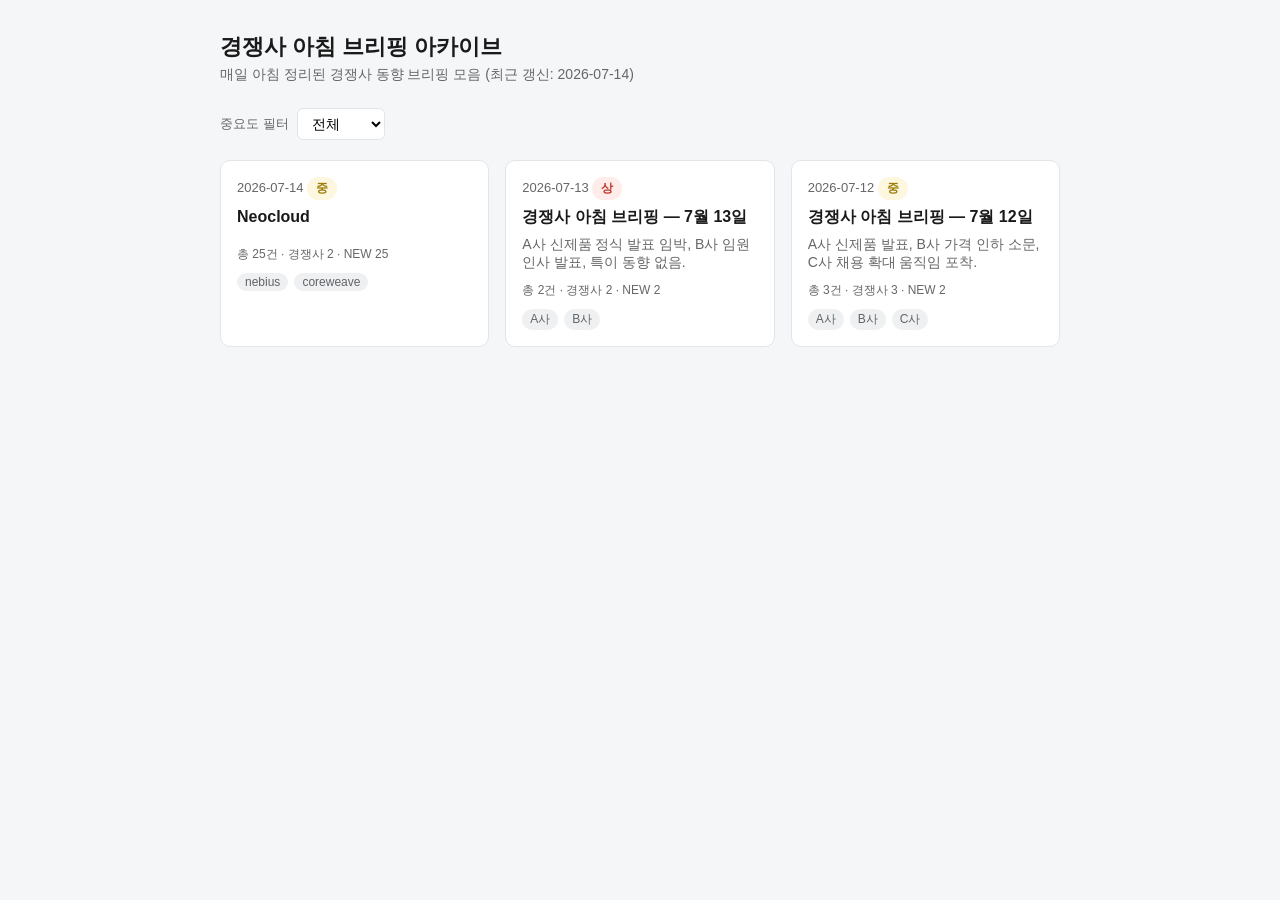
==== docs/index.html @ cd598e74 "브리핑 배포: 2026-07-14" ====
<!DOCTYPE html>
<html lang="ko">
<head>
<meta charset="UTF-8" />
<meta name="viewport" content="width=device-width, initial-scale=1.0" />
<title>경쟁사 아침 브리핑 아카이브</title>
<style>:root {
  --bg: #f5f6f8;
  --card-bg: #ffffff;
  --text: #1a1a1a;
  --muted: #666;
  --border: #e3e5e9;
  --accent: #2b5fd9;
  --high-bg: #fdecea;
  --high-text: #c0392b;
  --medium-bg: #fef7e0;
  --medium-text: #9a7d0a;
  --low-bg: #eef0f2;
  --low-text: #616568;
}

* { box-sizing: border-box; }

body {
  margin: 0;
  font-family: -apple-system, "Apple SD Gothic Neo", "Malgun Gothic", sans-serif;
  background: var(--bg);
  color: var(--text);
}

.page {
  max-width: 880px;
  margin: 0 auto;
  padding: 32px 20px 64px;
}

header.site-header {
  margin-bottom: 24px;
}

header.site-header h1 {
  font-size: 22px;
  margin: 0 0 4px;
}

header.site-header p {
  margin: 0;
  color: var(--muted);
  font-size: 14px;
}

.toolbar {
  display: flex;
  gap: 8px;
  align-items: center;
  margin-bottom: 20px;
  flex-wrap: wrap;
}

.toolbar label {
  font-size: 13px;
  color: var(--muted);
}

.toolbar select {
  font-size: 14px;
  padding: 6px 10px;
  border-radius: 6px;
  border: 1px solid var(--border);
  background: var(--card-bg);
}

.card-grid {
  display: grid;
  grid-template-columns: repeat(auto-fill, minmax(260px, 1fr));
  gap: 16px;
}

.card {
  display: block;
  background: var(--card-bg);
  border: 1px solid var(--border);
  border-radius: 10px;
  padding: 16px;
  text-decoration: none;
  color: var(--text);
  transition: box-shadow 0.15s, transform 0.15s;
}

.card:hover, .card:focus-visible {
  box-shadow: 0 4px 14px rgba(0,0,0,0.08);
  transform: translateY(-1px);
  outline: none;
}

.card-date {
  font-size: 13px;
  color: var(--muted);
  margin-bottom: 6px;
}

.card-title {
  font-size: 16px;
  font-weight: 600;
  margin: 0 0 8px;
  line-height: 1.4;
}

.card-summary {
  font-size: 14px;
  color: var(--muted);
  margin: 0 0 10px;
  display: -webkit-box;
  -webkit-line-clamp: 2;
  -webkit-box-orient: vertical;
  overflow: hidden;
}

.card-tags {
  display: flex;
  gap: 6px;
  flex-wrap: wrap;
}

.tag {
  font-size: 12px;
  background: var(--low-bg);
  color: var(--low-text);
  padding: 2px 8px;
  border-radius: 999px;
}

.badge {
  display: inline-flex;
  align-items: center;
  gap: 4px;
  font-size: 12px;
  font-weight: 600;
  padding: 3px 9px;
  border-radius: 999px;
}

.badge-high { background: var(--high-bg); color: var(--high-text); }
.badge-medium { background: var(--medium-bg); color: var(--medium-text); }
.badge-low { background: var(--low-bg); color: var(--low-text); }

.empty-state {
  text-align: center;
  color: var(--muted);
  padding: 60px 0;
  font-size: 14px;
}

.back-link {
  display: inline-block;
  margin-bottom: 16px;
  color: var(--accent);
  text-decoration: none;
  font-size: 14px;
}

.detail-header {
  background: var(--card-bg);
  border: 1px solid var(--border);
  border-radius: 10px;
  padding: 20px;
  margin-bottom: 20px;
}

.detail-header .card-date { margin-bottom: 8px; }
.detail-header h2 { margin: 0 0 10px; font-size: 20px; }
.detail-header .card-summary { -webkit-line-clamp: unset; overflow: visible; font-size: 15px; }

.compare-bar {
  display: flex;
  gap: 8px;
  flex-wrap: wrap;
  margin-bottom: 20px;
}

.compare-chip {
  display: flex;
  align-items: center;
  gap: 6px;
  background: var(--card-bg);
  border: 1px solid var(--border);
  border-radius: 999px;
  padding: 6px 12px;
  font-size: 13px;
}

.competitor-columns {
  display: grid;
  grid-template-columns: repeat(auto-fit, minmax(260px, 1fr));
  gap: 20px;
  align-items: start;
}

.competitor-column-header {
  display: flex;
  align-items: baseline;
  gap: 8px;
  font-size: 15px;
  font-weight: 700;
  margin-bottom: 10px;
  padding-bottom: 8px;
  border-bottom: 2px solid var(--border);
}

.competitor-count {
  font-size: 12px;
  font-weight: 400;
  color: var(--muted);
}

.item-list {
  display: flex;
  flex-direction: column;
  gap: 12px;
}

.item-card {
  background: var(--card-bg);
  border: 1px solid var(--border);
  border-radius: 10px;
  padding: 16px;
}

.competitor-column .item-card {
  margin-bottom: 12px;
}

.competitor-column .item-card:last-child {
  margin-bottom: 0;
}

.item-top {
  display: flex;
  justify-content: space-between;
  align-items: flex-start;
  gap: 8px;
  margin-bottom: 6px;
}

.item-headline {
  font-size: 15px;
  font-weight: 600;
  margin: 0;
}

.item-meta {
  font-size: 12px;
  color: var(--muted);
  margin: 0 0 6px;
}

.item-note {
  font-size: 14px;
  color: var(--text);
  margin: 0 0 8px;
}

.item-source a {
  font-size: 13px;
  color: var(--accent);
  text-decoration: none;
}

.new-badge {
  font-size: 11px;
  background: #e8f0fe;
  color: var(--accent);
  padding: 2px 7px;
  border-radius: 999px;
  font-weight: 600;
}

/* 카드 주요수치 (인덱스) */
.card-metrics {
  font-size: 12px;
  color: var(--muted);
  margin: 0 0 10px;
}

/* 대시보드: 구역(정량/정성/비교) 구분 */
.dashboard-section {
  padding-top: 24px;
  margin-bottom: 8px;
  border-top: 1px solid var(--border);
}
.dashboard-section:first-of-type {
  padding-top: 0;
  border-top: none;
}

.section-title {
  font-size: 18px;
  font-weight: 800;
  margin: 0 0 16px;
  padding-left: 12px;
  border-left: 4px solid var(--accent);
}

.subsection-title {
  font-size: 13px;
  font-weight: 700;
  color: var(--muted);
  text-transform: uppercase;
  letter-spacing: 0.03em;
  margin: 0 0 10px;
}

.stat-tiles {
  display: flex;
  gap: 12px;
  flex-wrap: wrap;
  margin-bottom: 20px;
}

.stat-tile {
  flex: 1;
  min-width: 110px;
  background: var(--card-bg);
  border: 1px solid var(--border);
  border-radius: 10px;
  padding: 14px 16px;
}

.stat-tile .stat-value {
  font-size: 26px;
  font-weight: 800;
  line-height: 1.2;
}

.stat-tile.stat-tile-alert .stat-value {
  color: var(--high-text);
}

.stat-tile .stat-label {
  font-size: 12px;
  color: var(--muted);
  margin-top: 2px;
}

/* 대시보드: 막대 그래프 (외부 라이브러리 없이 CSS로만 구현) */
.bar-list {
  display: flex;
  flex-direction: column;
  gap: 10px;
}

.bar-row {
  display: grid;
  grid-template-columns: 110px 1fr 36px;
  align-items: center;
  gap: 10px;
  font-size: 13px;
}

.bar-label {
  color: var(--text);
  overflow: hidden;
  text-overflow: ellipsis;
  white-space: nowrap;
}

.bar-track {
  background: var(--low-bg);
  border-radius: 6px;
  height: 10px;
  overflow: hidden;
}

.bar-fill {
  height: 100%;
  border-radius: 6px;
  background: var(--accent);
}

.bar-fill-high { background: var(--high-text); }
.bar-fill-medium { background: var(--medium-text); }
.bar-fill-low { background: var(--low-text); }

.bar-value {
  text-align: right;
  color: var(--muted);
}

.dashboard-grid {
  display: grid;
  grid-template-columns: repeat(auto-fit, minmax(280px, 1fr));
  gap: 20px;
}

.dashboard-card {
  background: var(--card-bg);
  border: 1px solid var(--border);
  border-radius: 10px;
  padding: 18px;
}

/* 정성 분석: 핵심 포인트 하이라이트 */
.highlight-list {
  display: flex;
  flex-direction: column;
  gap: 10px;
}

.highlight-item {
  border-left: 3px solid var(--high-text);
  background: var(--card-bg);
  border: 1px solid var(--border);
  border-radius: 0 8px 8px 0;
  padding: 10px 14px;
}

.highlight-item .highlight-meta {
  font-size: 12px;
  color: var(--muted);
  margin-bottom: 4px;
}

.highlight-item .highlight-headline {
  font-weight: 600;
  font-size: 14px;
  margin: 0 0 4px;
}

.highlight-item .highlight-note {
  font-size: 13px;
  color: var(--text);
  margin: 0 0 4px;
}
</style>
</head>
<body>
<div class="page">

    <header class="site-header">
      <h1>경쟁사 아침 브리핑 아카이브</h1>
      <p>매일 아침 정리된 경쟁사 동향 브리핑 모음 (최근 갱신: 2026-07-14)</p>
    </header>

    <div class="toolbar">
      <label for="importance-filter">중요도 필터</label>
      <select id="importance-filter">
        <option value="0">전체</option>
        <option value="2">중 이상</option>
        <option value="3">상만</option>
      </select>
    </div>

    <div id="card-grid" class="card-grid">
    <a class="card" href="briefings/2026-07-14.html" data-rank="2">
      <div class="card-date">2026-07-14 <span class="badge badge-medium">중</span></div>
      <h3 class="card-title">Neocloud</h3>
      <p class="card-summary"></p>
      <div class="card-metrics">총 25건 · 경쟁사 2 · NEW 25</div>
      <div class="card-tags">
        <span class="tag">nebius</span><span class="tag">coreweave</span>
      </div>
    </a>
  
    <a class="card" href="briefings/2026-07-13.html" data-rank="3">
      <div class="card-date">2026-07-13 <span class="badge badge-high">상</span></div>
      <h3 class="card-title">경쟁사 아침 브리핑 — 7월 13일</h3>
      <p class="card-summary">A사 신제품 정식 발표 임박, B사 임원 인사 발표, 특이 동향 없음.</p>
      <div class="card-metrics">총 2건 · 경쟁사 2 · NEW 2</div>
      <div class="card-tags">
        <span class="tag">A사</span><span class="tag">B사</span>
      </div>
    </a>
  
    <a class="card" href="briefings/2026-07-12.html" data-rank="2">
      <div class="card-date">2026-07-12 <span class="badge badge-medium">중</span></div>
      <h3 class="card-title">경쟁사 아침 브리핑 — 7월 12일</h3>
      <p class="card-summary">A사 신제품 발표, B사 가격 인하 소문, C사 채용 확대 움직임 포착.</p>
      <div class="card-metrics">총 3건 · 경쟁사 3 · NEW 2</div>
      <div class="card-tags">
        <span class="tag">A사</span><span class="tag">B사</span><span class="tag">C사</span>
      </div>
    </a>
  </div>
    <div id="empty-state" class="empty-state" style="display:none;">아직 브리핑이 없습니다.</div>

    <script>
      document.getElementById("importance-filter").addEventListener("change", function (e) {
        var min = Number(e.target.value);
        document.querySelectorAll("#card-grid .card").forEach(function (card) {
          var rank = Number(card.dataset.rank || 0);
          card.style.display = rank >= min ? "" : "none";
        });
      });
    </script>
  
</div>
</body>
</html>
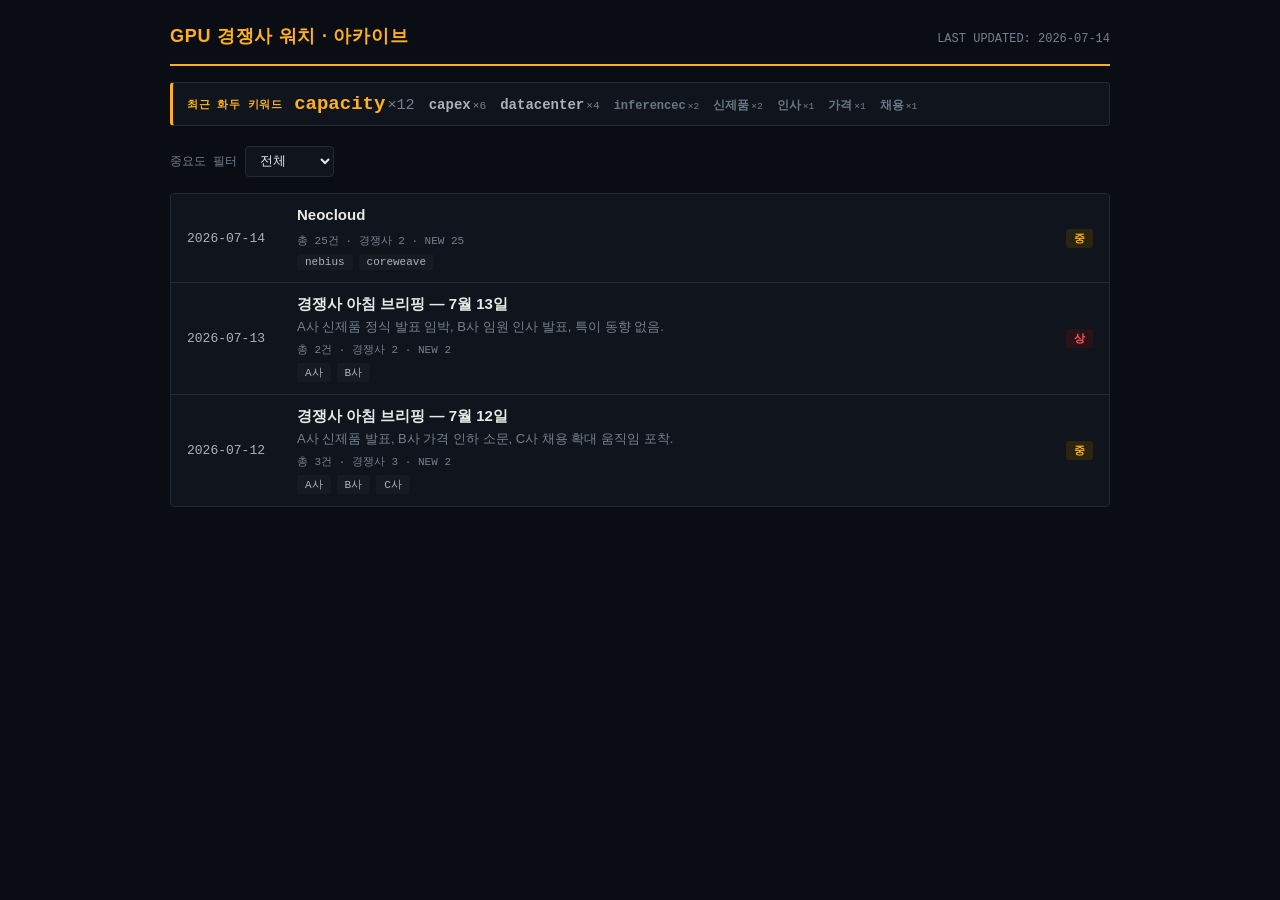
==== commit 5aae1ced: "브리핑 배포: 2026-07-14" ====
--- a/docs/index.html
+++ b/docs/index.html
@@ -3,152 +3,78 @@
 <head>
 <meta charset="UTF-8" />
 <meta name="viewport" content="width=device-width, initial-scale=1.0" />
-<title>경쟁사 아침 브리핑 아카이브</title>
-<style>:root {
-  --bg: #f5f6f8;
-  --card-bg: #ffffff;
-  --text: #1a1a1a;
-  --muted: #666;
-  --border: #e3e5e9;
-  --accent: #2b5fd9;
-  --high-bg: #fdecea;
-  --high-text: #c0392b;
-  --medium-bg: #fef7e0;
-  --medium-text: #9a7d0a;
-  --low-bg: #eef0f2;
-  --low-text: #616568;
+<title>GPU 경쟁사 워치 · 아카이브</title>
+<style>/* ============================================================
+   경쟁사 아침 브리핑 — 아카이브 / 대시보드
+   블룸버그 단말기 스타일: 다크 배경 + 앰버 강조 + 모노스페이스 수치
+   ============================================================ */
+
+:root {
+  --bg: #0a0e14;
+  --bg-panel: #10151d;
+  --bg-panel-alt: #151b24;
+  --bg-row-hover: #1a2129;
+  --text: #e8e8e4;
+  --text-dim: #aab2bd;
+  --muted: #74808f;
+  --border: #232a35;
+  --accent: #ffb020;
+  --accent-dim: #8a6a2c;
+  --high-bg: #2a1216;
+  --high-text: #ff5c5c;
+  --medium-bg: #2a2410;
+  --medium-text: #ffb020;
+  --low-bg: #161b22;
+  --low-text: #6b7684;
+  --positive: #3ddc84;
+  --mono: "SF Mono", "Menlo", "Consolas", "Courier New", monospace;
+  --sans: -apple-system, "Apple SD Gothic Neo", "Malgun Gothic", sans-serif;
 }
 
 * { box-sizing: border-box; }
 
 body {
   margin: 0;
-  font-family: -apple-system, "Apple SD Gothic Neo", "Malgun Gothic", sans-serif;
+  font-family: var(--sans);
   background: var(--bg);
   color: var(--text);
 }
 
 .page {
-  max-width: 880px;
+  max-width: 980px;
   margin: 0 auto;
-  padding: 32px 20px 64px;
-}
+  padding: 24px 20px 64px;
+}
+
+a { color: var(--accent); }
+
+/* ---------- 헤더 / 마스트헤드 ---------- */
 
 header.site-header {
-  margin-bottom: 24px;
+  display: flex;
+  justify-content: space-between;
+  align-items: baseline;
+  flex-wrap: wrap;
+  gap: 8px;
+  margin-bottom: 16px;
+  padding-bottom: 16px;
+  border-bottom: 2px solid var(--accent);
 }
 
 header.site-header h1 {
-  font-size: 22px;
-  margin: 0 0 4px;
+  font-size: 18px;
+  font-weight: 800;
+  letter-spacing: 0.04em;
+  margin: 0;
+  color: var(--accent);
+  text-transform: uppercase;
 }
 
 header.site-header p {
   margin: 0;
   color: var(--muted);
-  font-size: 14px;
-}
-
-.toolbar {
-  display: flex;
-  gap: 8px;
-  align-items: center;
-  margin-bottom: 20px;
-  flex-wrap: wrap;
-}
-
-.toolbar label {
-  font-size: 13px;
-  color: var(--muted);
-}
-
-.toolbar select {
-  font-size: 14px;
-  padding: 6px 10px;
-  border-radius: 6px;
-  border: 1px solid var(--border);
-  background: var(--card-bg);
-}
-
-.card-grid {
-  display: grid;
-  grid-template-columns: repeat(auto-fill, minmax(260px, 1fr));
-  gap: 16px;
-}
-
-.card {
-  display: block;
-  background: var(--card-bg);
-  border: 1px solid var(--border);
-  border-radius: 10px;
-  padding: 16px;
-  text-decoration: none;
-  color: var(--text);
-  transition: box-shadow 0.15s, transform 0.15s;
-}
-
-.card:hover, .card:focus-visible {
-  box-shadow: 0 4px 14px rgba(0,0,0,0.08);
-  transform: translateY(-1px);
-  outline: none;
-}
-
-.card-date {
-  font-size: 13px;
-  color: var(--muted);
-  margin-bottom: 6px;
-}
-
-.card-title {
-  font-size: 16px;
-  font-weight: 600;
-  margin: 0 0 8px;
-  line-height: 1.4;
-}
-
-.card-summary {
-  font-size: 14px;
-  color: var(--muted);
-  margin: 0 0 10px;
-  display: -webkit-box;
-  -webkit-line-clamp: 2;
-  -webkit-box-orient: vertical;
-  overflow: hidden;
-}
-
-.card-tags {
-  display: flex;
-  gap: 6px;
-  flex-wrap: wrap;
-}
-
-.tag {
   font-size: 12px;
-  background: var(--low-bg);
-  color: var(--low-text);
-  padding: 2px 8px;
-  border-radius: 999px;
-}
-
-.badge {
-  display: inline-flex;
-  align-items: center;
-  gap: 4px;
-  font-size: 12px;
-  font-weight: 600;
-  padding: 3px 9px;
-  border-radius: 999px;
-}
-
-.badge-high { background: var(--high-bg); color: var(--high-text); }
-.badge-medium { background: var(--medium-bg); color: var(--medium-text); }
-.badge-low { background: var(--low-bg); color: var(--low-text); }
-
-.empty-state {
-  text-align: center;
-  color: var(--muted);
-  padding: 60px 0;
-  font-size: 14px;
+  font-family: var(--mono);
 }
 
 .back-link {
@@ -156,43 +82,402 @@
   margin-bottom: 16px;
   color: var(--accent);
   text-decoration: none;
-  font-size: 14px;
-}
+  font-size: 13px;
+  font-family: var(--mono);
+}
+.back-link:hover { text-decoration: underline; }
+
+/* ---------- 키워드 티커 (한눈에 보는 오늘의 화두) ---------- */
+
+.ticker-panel {
+  background: var(--bg-panel);
+  border: 1px solid var(--border);
+  border-left: 3px solid var(--accent);
+  border-radius: 4px;
+  padding: 10px 14px;
+  margin-bottom: 20px;
+  display: flex;
+  align-items: center;
+  gap: 12px;
+  flex-wrap: wrap;
+}
+
+.ticker-label {
+  font-family: var(--mono);
+  font-size: 11px;
+  font-weight: 700;
+  color: var(--accent);
+  letter-spacing: 0.05em;
+  flex-shrink: 0;
+}
+
+.ticker-chips {
+  display: flex;
+  align-items: baseline;
+  gap: 14px;
+  flex-wrap: wrap;
+}
+
+.ticker-chip {
+  font-family: var(--mono);
+  white-space: nowrap;
+}
+.ticker-chip .tk-word { font-weight: 700; }
+.ticker-chip .tk-count { color: var(--muted); font-size: 0.8em; margin-left: 2px; }
+
+.ticker-chip.tk-1 { font-size: 12px; color: var(--low-text); }
+.ticker-chip.tk-2 { font-size: 14px; color: var(--text-dim); }
+.ticker-chip.tk-3 { font-size: 16px; color: var(--text); }
+.ticker-chip.tk-4 { font-size: 19px; color: var(--accent); }
+
+/* ---------- 툴바 / 필터 ---------- */
+
+.toolbar {
+  display: flex;
+  gap: 8px;
+  align-items: center;
+  margin-bottom: 16px;
+  flex-wrap: wrap;
+}
+
+.toolbar label {
+  font-size: 12px;
+  color: var(--muted);
+  font-family: var(--mono);
+}
+
+.toolbar select {
+  font-size: 13px;
+  padding: 6px 10px;
+  border-radius: 4px;
+  border: 1px solid var(--border);
+  background: var(--bg-panel);
+  color: var(--text);
+  font-family: var(--mono);
+}
+
+/* ---------- 아카이브 목록 (워치리스트 형태) ---------- */
+
+.watch-list {
+  display: flex;
+  flex-direction: column;
+  border: 1px solid var(--border);
+  border-radius: 4px;
+  overflow: hidden;
+}
+
+.watch-row {
+  display: grid;
+  grid-template-columns: 96px 1fr auto;
+  gap: 14px;
+  align-items: center;
+  padding: 12px 16px;
+  background: var(--bg-panel);
+  border-bottom: 1px solid var(--border);
+  text-decoration: none;
+  color: var(--text);
+  transition: background 0.1s;
+}
+.watch-list a.watch-row:last-child { border-bottom: none; }
+.watch-row:hover, .watch-row:focus-visible { background: var(--bg-row-hover); outline: none; }
+
+.watch-date {
+  font-family: var(--mono);
+  font-size: 13px;
+  color: var(--text-dim);
+}
+
+.watch-main .card-title {
+  font-size: 15px;
+  font-weight: 700;
+  margin: 0 0 4px;
+  color: var(--text);
+}
+
+.watch-main .card-summary {
+  font-size: 13px;
+  color: var(--muted);
+  margin: 0 0 6px;
+  display: -webkit-box;
+  -webkit-line-clamp: 1;
+  -webkit-box-orient: vertical;
+  overflow: hidden;
+}
+
+.card-metrics {
+  font-family: var(--mono);
+  font-size: 11px;
+  color: var(--muted);
+  margin: 0 0 6px;
+}
+
+.card-tags { display: flex; gap: 6px; flex-wrap: wrap; }
+
+.tag {
+  font-size: 11px;
+  font-family: var(--mono);
+  background: var(--low-bg);
+  color: var(--text-dim);
+  padding: 2px 8px;
+  border-radius: 3px;
+}
+
+.watch-side {
+  display: flex;
+  flex-direction: column;
+  align-items: flex-end;
+  gap: 4px;
+}
+
+/* ---------- 뱃지 (중요도) ---------- */
+
+.badge {
+  display: inline-flex;
+  align-items: center;
+  gap: 4px;
+  font-family: var(--mono);
+  font-size: 11px;
+  font-weight: 700;
+  padding: 2px 8px;
+  border-radius: 3px;
+  letter-spacing: 0.02em;
+}
+
+.badge-high { background: var(--high-bg); color: var(--high-text); }
+.badge-medium { background: var(--medium-bg); color: var(--medium-text); }
+.badge-low { background: var(--low-bg); color: var(--low-text); }
+
+.empty-state {
+  text-align: center;
+  color: var(--muted);
+  padding: 60px 0;
+  font-size: 13px;
+  font-family: var(--mono);
+}
+
+/* ---------- 브리핑 상세 헤더 ---------- */
 
 .detail-header {
-  background: var(--card-bg);
+  background: var(--bg-panel);
   border: 1px solid var(--border);
-  border-radius: 10px;
-  padding: 20px;
+  border-radius: 4px;
+  padding: 18px 20px;
   margin-bottom: 20px;
 }
 
-.detail-header .card-date { margin-bottom: 8px; }
-.detail-header h2 { margin: 0 0 10px; font-size: 20px; }
-.detail-header .card-summary { -webkit-line-clamp: unset; overflow: visible; font-size: 15px; }
-
-.compare-bar {
+.detail-header .card-date {
+  font-family: var(--mono);
+  font-size: 12px;
+  color: var(--muted);
+  margin-bottom: 8px;
   display: flex;
   gap: 8px;
+  align-items: center;
+}
+.detail-header h2 { margin: 0 0 10px; font-size: 19px; color: var(--text); }
+.detail-header .card-summary { font-size: 14px; color: var(--text-dim); }
+
+/* ---------- 대시보드 구역 ---------- */
+
+.dashboard-section {
+  padding-top: 24px;
+  margin-bottom: 8px;
+  border-top: 1px solid var(--border);
+}
+.dashboard-section:first-of-type { padding-top: 0; border-top: none; }
+
+.section-title {
+  font-size: 13px;
+  font-weight: 800;
+  letter-spacing: 0.06em;
+  text-transform: uppercase;
+  margin: 0 0 16px;
+  padding-left: 10px;
+  border-left: 3px solid var(--accent);
+  color: var(--accent);
+  font-family: var(--mono);
+}
+
+.subsection-title {
+  font-size: 11px;
+  font-weight: 700;
+  color: var(--muted);
+  text-transform: uppercase;
+  letter-spacing: 0.05em;
+  margin: 0 0 10px;
+  font-family: var(--mono);
+}
+
+/* ---------- 통계 타일 ---------- */
+
+.stat-tiles {
+  display: flex;
+  gap: 10px;
   flex-wrap: wrap;
   margin-bottom: 20px;
 }
 
-.compare-chip {
-  display: flex;
+.stat-tile {
+  flex: 1;
+  min-width: 110px;
+  background: var(--bg-panel);
+  border: 1px solid var(--border);
+  border-radius: 4px;
+  padding: 12px 16px;
+}
+
+.stat-tile .stat-value {
+  font-family: var(--mono);
+  font-size: 26px;
+  font-weight: 800;
+  line-height: 1.2;
+  color: var(--text);
+}
+
+.stat-tile.stat-tile-alert .stat-value { color: var(--high-text); }
+.stat-tile.stat-tile-positive .stat-value { color: var(--positive); }
+
+.stat-tile .stat-label {
+  font-size: 11px;
+  color: var(--muted);
+  margin-top: 2px;
+  font-family: var(--mono);
+  text-transform: uppercase;
+}
+
+/* ---------- 막대 그래프 ---------- */
+
+.bar-list { display: flex; flex-direction: column; gap: 9px; }
+
+.bar-row {
+  display: grid;
+  grid-template-columns: 100px 1fr 32px;
   align-items: center;
-  gap: 6px;
-  background: var(--card-bg);
+  gap: 10px;
+  font-size: 12px;
+}
+
+.bar-label {
+  font-family: var(--mono);
+  color: var(--text-dim);
+  overflow: hidden;
+  text-overflow: ellipsis;
+  white-space: nowrap;
+}
+
+.bar-track {
+  background: var(--low-bg);
+  border-radius: 3px;
+  height: 8px;
+  overflow: hidden;
+}
+
+.bar-fill { height: 100%; background: var(--accent); }
+.bar-fill-high { background: var(--high-text); }
+.bar-fill-medium { background: var(--medium-text); }
+.bar-fill-low { background: var(--low-text); }
+
+.bar-value {
+  font-family: var(--mono);
+  text-align: right;
+  color: var(--muted);
+}
+
+.dashboard-grid {
+  display: grid;
+  grid-template-columns: repeat(auto-fit, minmax(260px, 1fr));
+  gap: 16px;
+}
+
+.dashboard-card {
+  background: var(--bg-panel);
   border: 1px solid var(--border);
-  border-radius: 999px;
-  padding: 6px 12px;
-  font-size: 13px;
-}
+  border-radius: 4px;
+  padding: 16px;
+}
+
+/* ---------- 경쟁사 워치리스트 테이블 ---------- */
+
+.watchlist-table {
+  width: 100%;
+  border-collapse: collapse;
+  font-size: 13px;
+  margin-bottom: 4px;
+}
+
+.watchlist-table th {
+  text-align: left;
+  font-family: var(--mono);
+  font-size: 11px;
+  font-weight: 700;
+  color: var(--muted);
+  text-transform: uppercase;
+  letter-spacing: 0.04em;
+  padding: 8px 10px;
+  border-bottom: 1px solid var(--border);
+}
+
+.watchlist-table td {
+  padding: 10px 10px;
+  border-bottom: 1px solid var(--border);
+  vertical-align: middle;
+}
+
+.watchlist-table tr:last-child td { border-bottom: none; }
+.watchlist-table tbody tr:hover { background: var(--bg-row-hover); }
+
+.wl-name { font-weight: 700; color: var(--text); }
+.wl-count { font-family: var(--mono); color: var(--text-dim); }
+.wl-headline { color: var(--text-dim); font-size: 12.5px; }
+.wl-empty { color: var(--muted); font-size: 12px; font-style: italic; }
+
+.wl-dist { display: flex; gap: 6px; font-family: var(--mono); font-size: 11px; }
+.wl-dist span { padding: 1px 6px; border-radius: 3px; }
+.wl-dist .d-high { background: var(--high-bg); color: var(--high-text); }
+.wl-dist .d-medium { background: var(--medium-bg); color: var(--medium-text); }
+.wl-dist .d-low { background: var(--low-bg); color: var(--low-text); }
+
+/* ---------- 핵심 헤드라인 피드 (정성 분석) ---------- */
+
+.highlight-list { display: flex; flex-direction: column; gap: 2px; }
+
+.highlight-item {
+  display: flex;
+  gap: 12px;
+  border-left: 3px solid var(--high-text);
+  background: var(--bg-panel);
+  padding: 10px 14px;
+  margin-bottom: 6px;
+  border-radius: 0 4px 4px 0;
+}
+
+.highlight-item .highlight-meta {
+  font-family: var(--mono);
+  font-size: 11px;
+  color: var(--muted);
+  margin-bottom: 4px;
+  text-transform: uppercase;
+}
+
+.highlight-item .highlight-headline {
+  font-weight: 700;
+  font-size: 14px;
+  margin: 0 0 4px;
+  color: var(--text);
+}
+
+.highlight-item .highlight-note {
+  font-size: 13px;
+  color: var(--text-dim);
+  margin: 0 0 4px;
+}
+
+/* ---------- 경쟁사별 상세 (드릴다운) ---------- */
 
 .competitor-columns {
   display: grid;
   grid-template-columns: repeat(auto-fit, minmax(260px, 1fr));
-  gap: 20px;
+  gap: 16px;
   align-items: start;
 }
 
@@ -200,39 +485,32 @@
   display: flex;
   align-items: baseline;
   gap: 8px;
-  font-size: 15px;
+  font-size: 13px;
   font-weight: 700;
   margin-bottom: 10px;
   padding-bottom: 8px;
-  border-bottom: 2px solid var(--border);
+  border-bottom: 1px solid var(--border);
+  color: var(--text);
+  font-family: var(--mono);
+  text-transform: uppercase;
 }
 
 .competitor-count {
-  font-size: 12px;
+  font-size: 11px;
   font-weight: 400;
   color: var(--muted);
-}
-
-.item-list {
-  display: flex;
-  flex-direction: column;
-  gap: 12px;
+  text-transform: none;
 }
 
 .item-card {
-  background: var(--card-bg);
+  background: var(--bg-panel);
   border: 1px solid var(--border);
-  border-radius: 10px;
-  padding: 16px;
-}
-
-.competitor-column .item-card {
-  margin-bottom: 12px;
-}
-
-.competitor-column .item-card:last-child {
-  margin-bottom: 0;
-}
+  border-radius: 4px;
+  padding: 14px;
+}
+
+.competitor-column .item-card { margin-bottom: 10px; }
+.competitor-column .item-card:last-child { margin-bottom: 0; }
 
 .item-top {
   display: flex;
@@ -242,194 +520,27 @@
   margin-bottom: 6px;
 }
 
-.item-headline {
-  font-size: 15px;
-  font-weight: 600;
-  margin: 0;
-}
+.item-headline { font-size: 14px; font-weight: 600; margin: 0; color: var(--text); }
 
 .item-meta {
-  font-size: 12px;
+  font-family: var(--mono);
+  font-size: 11px;
   color: var(--muted);
   margin: 0 0 6px;
 }
 
-.item-note {
-  font-size: 14px;
-  color: var(--text);
-  margin: 0 0 8px;
-}
-
-.item-source a {
-  font-size: 13px;
-  color: var(--accent);
-  text-decoration: none;
-}
+.item-note { font-size: 13px; color: var(--text-dim); margin: 0 0 8px; }
+
+.item-source a { font-size: 12px; color: var(--accent); text-decoration: none; }
 
 .new-badge {
-  font-size: 11px;
-  background: #e8f0fe;
-  color: var(--accent);
-  padding: 2px 7px;
-  border-radius: 999px;
-  font-weight: 600;
-}
-
-/* 카드 주요수치 (인덱스) */
-.card-metrics {
-  font-size: 12px;
-  color: var(--muted);
-  margin: 0 0 10px;
-}
-
-/* 대시보드: 구역(정량/정성/비교) 구분 */
-.dashboard-section {
-  padding-top: 24px;
-  margin-bottom: 8px;
-  border-top: 1px solid var(--border);
-}
-.dashboard-section:first-of-type {
-  padding-top: 0;
-  border-top: none;
-}
-
-.section-title {
-  font-size: 18px;
-  font-weight: 800;
-  margin: 0 0 16px;
-  padding-left: 12px;
-  border-left: 4px solid var(--accent);
-}
-
-.subsection-title {
-  font-size: 13px;
-  font-weight: 700;
-  color: var(--muted);
-  text-transform: uppercase;
-  letter-spacing: 0.03em;
-  margin: 0 0 10px;
-}
-
-.stat-tiles {
-  display: flex;
-  gap: 12px;
-  flex-wrap: wrap;
-  margin-bottom: 20px;
-}
-
-.stat-tile {
-  flex: 1;
-  min-width: 110px;
-  background: var(--card-bg);
-  border: 1px solid var(--border);
-  border-radius: 10px;
-  padding: 14px 16px;
-}
-
-.stat-tile .stat-value {
-  font-size: 26px;
-  font-weight: 800;
-  line-height: 1.2;
-}
-
-.stat-tile.stat-tile-alert .stat-value {
-  color: var(--high-text);
-}
-
-.stat-tile .stat-label {
-  font-size: 12px;
-  color: var(--muted);
-  margin-top: 2px;
-}
-
-/* 대시보드: 막대 그래프 (외부 라이브러리 없이 CSS로만 구현) */
-.bar-list {
-  display: flex;
-  flex-direction: column;
-  gap: 10px;
-}
-
-.bar-row {
-  display: grid;
-  grid-template-columns: 110px 1fr 36px;
-  align-items: center;
-  gap: 10px;
-  font-size: 13px;
-}
-
-.bar-label {
-  color: var(--text);
-  overflow: hidden;
-  text-overflow: ellipsis;
-  white-space: nowrap;
-}
-
-.bar-track {
-  background: var(--low-bg);
-  border-radius: 6px;
-  height: 10px;
-  overflow: hidden;
-}
-
-.bar-fill {
-  height: 100%;
-  border-radius: 6px;
-  background: var(--accent);
-}
-
-.bar-fill-high { background: var(--high-text); }
-.bar-fill-medium { background: var(--medium-text); }
-.bar-fill-low { background: var(--low-text); }
-
-.bar-value {
-  text-align: right;
-  color: var(--muted);
-}
-
-.dashboard-grid {
-  display: grid;
-  grid-template-columns: repeat(auto-fit, minmax(280px, 1fr));
-  gap: 20px;
-}
-
-.dashboard-card {
-  background: var(--card-bg);
-  border: 1px solid var(--border);
-  border-radius: 10px;
-  padding: 18px;
-}
-
-/* 정성 분석: 핵심 포인트 하이라이트 */
-.highlight-list {
-  display: flex;
-  flex-direction: column;
-  gap: 10px;
-}
-
-.highlight-item {
-  border-left: 3px solid var(--high-text);
-  background: var(--card-bg);
-  border: 1px solid var(--border);
-  border-radius: 0 8px 8px 0;
-  padding: 10px 14px;
-}
-
-.highlight-item .highlight-meta {
-  font-size: 12px;
-  color: var(--muted);
-  margin-bottom: 4px;
-}
-
-.highlight-item .highlight-headline {
-  font-weight: 600;
-  font-size: 14px;
-  margin: 0 0 4px;
-}
-
-.highlight-item .highlight-note {
-  font-size: 13px;
-  color: var(--text);
-  margin: 0 0 4px;
+  font-family: var(--mono);
+  font-size: 10px;
+  background: #102a20;
+  color: var(--positive);
+  padding: 2px 6px;
+  border-radius: 3px;
+  font-weight: 700;
 }
 </style>
 </head>
@@ -437,9 +548,32 @@
 <div class="page">
 
     <header class="site-header">
-      <h1>경쟁사 아침 브리핑 아카이브</h1>
-      <p>매일 아침 정리된 경쟁사 동향 브리핑 모음 (최근 갱신: 2026-07-14)</p>
+      <h1>GPU 경쟁사 워치 · 아카이브</h1>
+      <p>LAST UPDATED: 2026-07-14</p>
     </header>
+
+    
+    <div class="ticker-panel">
+      <span class="ticker-label">최근 화두 키워드</span>
+      <div class="ticker-chips">
+    <span class="ticker-chip tk-4"><span class="tk-word">capacity</span><span class="tk-count">×12</span></span>
+  
+    <span class="ticker-chip tk-2"><span class="tk-word">capex</span><span class="tk-count">×6</span></span>
+  
+    <span class="ticker-chip tk-2"><span class="tk-word">datacenter</span><span class="tk-count">×4</span></span>
+  
+    <span class="ticker-chip tk-1"><span class="tk-word">inferencec</span><span class="tk-count">×2</span></span>
+  
+    <span class="ticker-chip tk-1"><span class="tk-word">신제품</span><span class="tk-count">×2</span></span>
+  
+    <span class="ticker-chip tk-1"><span class="tk-word">인사</span><span class="tk-count">×1</span></span>
+  
+    <span class="ticker-chip tk-1"><span class="tk-word">가격</span><span class="tk-count">×1</span></span>
+  
+    <span class="ticker-chip tk-1"><span class="tk-word">채용</span><span class="tk-count">×1</span></span>
+  </div>
+    </div>
+  
 
     <div class="toolbar">
       <label for="importance-filter">중요도 필터</label>
@@ -450,35 +584,44 @@
       </select>
     </div>
 
-    <div id="card-grid" class="card-grid">
-    <a class="card" href="briefings/2026-07-14.html" data-rank="2">
-      <div class="card-date">2026-07-14 <span class="badge badge-medium">중</span></div>
-      <h3 class="card-title">Neocloud</h3>
-      <p class="card-summary"></p>
-      <div class="card-metrics">총 25건 · 경쟁사 2 · NEW 25</div>
-      <div class="card-tags">
-        <span class="tag">nebius</span><span class="tag">coreweave</span>
+    <div id="watch-list" class="watch-list">
+    <a class="watch-row" href="briefings/2026-07-14.html" data-rank="2">
+      <div class="watch-date">2026-07-14</div>
+      <div class="watch-main">
+        <div class="card-title">Neocloud</div>
+        <div class="card-summary"></div>
+        <div class="card-metrics">총 25건 · 경쟁사 2 · NEW 25</div>
+        <div class="card-tags">
+          <span class="tag">nebius</span><span class="tag">coreweave</span>
+        </div>
       </div>
+      <div class="watch-side"><span class="badge badge-medium">중</span></div>
     </a>
   
-    <a class="card" href="briefings/2026-07-13.html" data-rank="3">
-      <div class="card-date">2026-07-13 <span class="badge badge-high">상</span></div>
-      <h3 class="card-title">경쟁사 아침 브리핑 — 7월 13일</h3>
-      <p class="card-summary">A사 신제품 정식 발표 임박, B사 임원 인사 발표, 특이 동향 없음.</p>
-      <div class="card-metrics">총 2건 · 경쟁사 2 · NEW 2</div>
-      <div class="card-tags">
-        <span class="tag">A사</span><span class="tag">B사</span>
+    <a class="watch-row" href="briefings/2026-07-13.html" data-rank="3">
+      <div class="watch-date">2026-07-13</div>
+      <div class="watch-main">
+        <div class="card-title">경쟁사 아침 브리핑 — 7월 13일</div>
+        <div class="card-summary">A사 신제품 정식 발표 임박, B사 임원 인사 발표, 특이 동향 없음.</div>
+        <div class="card-metrics">총 2건 · 경쟁사 2 · NEW 2</div>
+        <div class="card-tags">
+          <span class="tag">A사</span><span class="tag">B사</span>
+        </div>
       </div>
+      <div class="watch-side"><span class="badge badge-high">상</span></div>
     </a>
   
-    <a class="card" href="briefings/2026-07-12.html" data-rank="2">
-      <div class="card-date">2026-07-12 <span class="badge badge-medium">중</span></div>
-      <h3 class="card-title">경쟁사 아침 브리핑 — 7월 12일</h3>
-      <p class="card-summary">A사 신제품 발표, B사 가격 인하 소문, C사 채용 확대 움직임 포착.</p>
-      <div class="card-metrics">총 3건 · 경쟁사 3 · NEW 2</div>
-      <div class="card-tags">
-        <span class="tag">A사</span><span class="tag">B사</span><span class="tag">C사</span>
+    <a class="watch-row" href="briefings/2026-07-12.html" data-rank="2">
+      <div class="watch-date">2026-07-12</div>
+      <div class="watch-main">
+        <div class="card-title">경쟁사 아침 브리핑 — 7월 12일</div>
+        <div class="card-summary">A사 신제품 발표, B사 가격 인하 소문, C사 채용 확대 움직임 포착.</div>
+        <div class="card-metrics">총 3건 · 경쟁사 3 · NEW 2</div>
+        <div class="card-tags">
+          <span class="tag">A사</span><span class="tag">B사</span><span class="tag">C사</span>
+        </div>
       </div>
+      <div class="watch-side"><span class="badge badge-medium">중</span></div>
     </a>
   </div>
     <div id="empty-state" class="empty-state" style="display:none;">아직 브리핑이 없습니다.</div>
@@ -486,9 +629,9 @@
     <script>
       document.getElementById("importance-filter").addEventListener("change", function (e) {
         var min = Number(e.target.value);
-        document.querySelectorAll("#card-grid .card").forEach(function (card) {
-          var rank = Number(card.dataset.rank || 0);
-          card.style.display = rank >= min ? "" : "none";
+        document.querySelectorAll("#watch-list .watch-row").forEach(function (row) {
+          var rank = Number(row.dataset.rank || 0);
+          row.style.display = rank >= min ? "" : "none";
         });
       });
     </script>
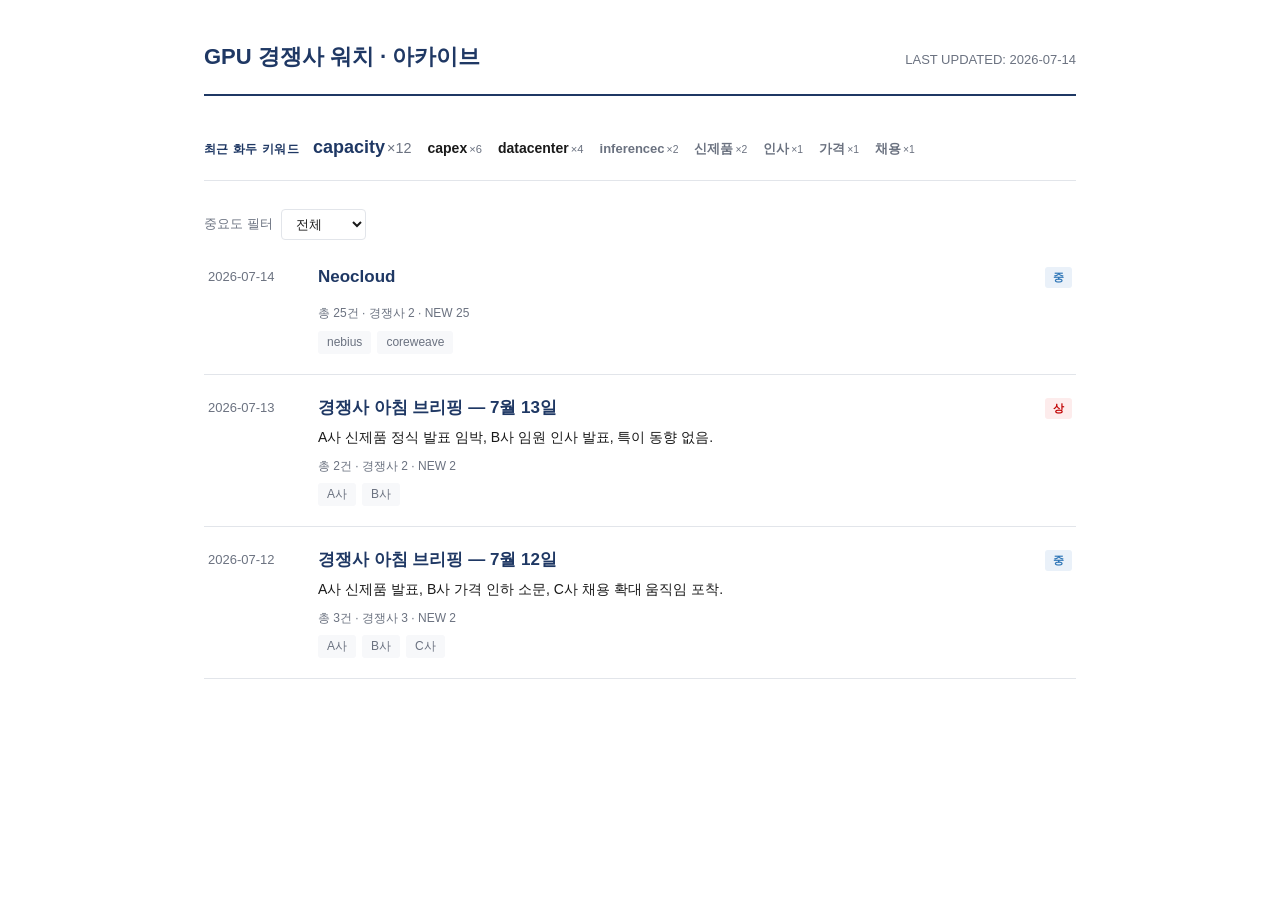
==== commit 3f6bcce8: "브리핑 배포: 2026-07-14" ====
--- a/docs/index.html
+++ b/docs/index.html
@@ -6,29 +6,25 @@
 <title>GPU 경쟁사 워치 · 아카이브</title>
 <style>/* ============================================================
    경쟁사 아침 브리핑 — 아카이브 / 대시보드
-   블룸버그 단말기 스타일: 다크 배경 + 앰버 강조 + 모노스페이스 수치
+   에디토리얼 스타일: 네이비·블루 + 레드 포인트, 얇은 구분선, 여백 위계
    ============================================================ */
 
 :root {
-  --bg: #0a0e14;
-  --bg-panel: #10151d;
-  --bg-panel-alt: #151b24;
-  --bg-row-hover: #1a2129;
-  --text: #e8e8e4;
-  --text-dim: #aab2bd;
-  --muted: #74808f;
-  --border: #232a35;
-  --accent: #ffb020;
-  --accent-dim: #8a6a2c;
-  --high-bg: #2a1216;
-  --high-text: #ff5c5c;
-  --medium-bg: #2a2410;
-  --medium-text: #ffb020;
-  --low-bg: #161b22;
-  --low-text: #6b7684;
-  --positive: #3ddc84;
-  --mono: "SF Mono", "Menlo", "Consolas", "Courier New", monospace;
-  --sans: -apple-system, "Apple SD Gothic Neo", "Malgun Gothic", sans-serif;
+  --navy: #1F3864;
+  --blue: #2E75B6;
+  --red: #C00000;
+  --text: #1a1a1a;
+  --muted: #6b7280;
+  --border: #e2e5ea;
+  --bg: #ffffff;
+  --bg-subtle: #f7f8fa;
+  --high-bg: #fdecec;
+  --high-text: #c00000;
+  --medium-bg: #eaf1f9;
+  --medium-text: #2e75b6;
+  --low-bg: #f1f2f4;
+  --low-text: #6b7280;
+  --sans: "Pretendard", -apple-system, "Apple SD Gothic Neo", "Malgun Gothic", "Segoe UI", sans-serif;
 }
 
 * { box-sizing: border-box; }
@@ -38,17 +34,18 @@
   font-family: var(--sans);
   background: var(--bg);
   color: var(--text);
+  line-height: 1.55;
 }
 
 .page {
-  max-width: 980px;
+  max-width: 920px;
   margin: 0 auto;
-  padding: 24px 20px 64px;
-}
-
-a { color: var(--accent); }
-
-/* ---------- 헤더 / 마스트헤드 ---------- */
+  padding: 40px 24px 80px;
+}
+
+a { color: var(--blue); }
+
+/* ---------- 헤더 ---------- */
 
 header.site-header {
   display: flex;
@@ -56,148 +53,123 @@
   align-items: baseline;
   flex-wrap: wrap;
   gap: 8px;
-  margin-bottom: 16px;
-  padding-bottom: 16px;
-  border-bottom: 2px solid var(--accent);
+  margin-bottom: 24px;
+  padding-bottom: 20px;
+  border-bottom: 2px solid var(--navy);
 }
 
 header.site-header h1 {
-  font-size: 18px;
+  font-size: 22px;
   font-weight: 800;
-  letter-spacing: 0.04em;
   margin: 0;
-  color: var(--accent);
-  text-transform: uppercase;
+  color: var(--navy);
 }
 
 header.site-header p {
   margin: 0;
   color: var(--muted);
-  font-size: 12px;
-  font-family: var(--mono);
+  font-size: 13px;
 }
 
 .back-link {
   display: inline-block;
-  margin-bottom: 16px;
-  color: var(--accent);
+  margin-bottom: 20px;
+  color: var(--blue);
   text-decoration: none;
   font-size: 13px;
-  font-family: var(--mono);
+  font-weight: 600;
 }
 .back-link:hover { text-decoration: underline; }
 
-/* ---------- 키워드 티커 (한눈에 보는 오늘의 화두) ---------- */
+/* ---------- 키워드 티커 ---------- */
 
 .ticker-panel {
-  background: var(--bg-panel);
-  border: 1px solid var(--border);
-  border-left: 3px solid var(--accent);
-  border-radius: 4px;
-  padding: 10px 14px;
-  margin-bottom: 20px;
-  display: flex;
-  align-items: center;
-  gap: 12px;
-  flex-wrap: wrap;
-}
-
-.ticker-label {
-  font-family: var(--mono);
-  font-size: 11px;
-  font-weight: 700;
-  color: var(--accent);
-  letter-spacing: 0.05em;
-  flex-shrink: 0;
-}
-
-.ticker-chips {
   display: flex;
   align-items: baseline;
   gap: 14px;
   flex-wrap: wrap;
-}
-
-.ticker-chip {
-  font-family: var(--mono);
-  white-space: nowrap;
-}
+  padding: 14px 0 18px;
+  margin-bottom: 28px;
+  border-bottom: 1px solid var(--border);
+}
+
+.ticker-label {
+  font-size: 12px;
+  font-weight: 700;
+  color: var(--navy);
+  flex-shrink: 0;
+  text-transform: uppercase;
+  letter-spacing: 0.04em;
+}
+
+.ticker-chips {
+  display: flex;
+  align-items: baseline;
+  gap: 16px;
+  flex-wrap: wrap;
+}
+
+.ticker-chip { white-space: nowrap; }
 .ticker-chip .tk-word { font-weight: 700; }
 .ticker-chip .tk-count { color: var(--muted); font-size: 0.8em; margin-left: 2px; }
 
-.ticker-chip.tk-1 { font-size: 12px; color: var(--low-text); }
-.ticker-chip.tk-2 { font-size: 14px; color: var(--text-dim); }
-.ticker-chip.tk-3 { font-size: 16px; color: var(--text); }
-.ticker-chip.tk-4 { font-size: 19px; color: var(--accent); }
-
-/* ---------- 툴바 / 필터 ---------- */
+.ticker-chip.tk-1 { font-size: 13px; color: var(--muted); }
+.ticker-chip.tk-2 { font-size: 14px; color: var(--text); }
+.ticker-chip.tk-3 { font-size: 16px; color: var(--blue); }
+.ticker-chip.tk-4 { font-size: 18px; color: var(--navy); }
+
+/* ---------- 툴바 ---------- */
 
 .toolbar {
   display: flex;
   gap: 8px;
   align-items: center;
-  margin-bottom: 16px;
+  margin-bottom: 20px;
   flex-wrap: wrap;
 }
 
-.toolbar label {
-  font-size: 12px;
-  color: var(--muted);
-  font-family: var(--mono);
-}
+.toolbar label { font-size: 13px; color: var(--muted); }
 
 .toolbar select {
   font-size: 13px;
   padding: 6px 10px;
   border-radius: 4px;
   border: 1px solid var(--border);
-  background: var(--bg-panel);
+  background: var(--bg);
   color: var(--text);
-  font-family: var(--mono);
-}
-
-/* ---------- 아카이브 목록 (워치리스트 형태) ---------- */
-
-.watch-list {
-  display: flex;
-  flex-direction: column;
-  border: 1px solid var(--border);
-  border-radius: 4px;
-  overflow: hidden;
-}
+}
+
+/* ---------- 아카이브 목록 ---------- */
+
+.watch-list { display: flex; flex-direction: column; }
 
 .watch-row {
   display: grid;
-  grid-template-columns: 96px 1fr auto;
-  gap: 14px;
-  align-items: center;
-  padding: 12px 16px;
-  background: var(--bg-panel);
+  grid-template-columns: 92px 1fr auto;
+  gap: 18px;
+  align-items: start;
+  padding: 20px 4px;
   border-bottom: 1px solid var(--border);
   text-decoration: none;
   color: var(--text);
   transition: background 0.1s;
 }
-.watch-list a.watch-row:last-child { border-bottom: none; }
-.watch-row:hover, .watch-row:focus-visible { background: var(--bg-row-hover); outline: none; }
-
-.watch-date {
-  font-family: var(--mono);
-  font-size: 13px;
-  color: var(--text-dim);
-}
+.watch-list a.watch-row:first-child { padding-top: 4px; }
+.watch-row:hover, .watch-row:focus-visible { background: var(--bg-subtle); outline: none; }
+
+.watch-date { font-size: 13px; color: var(--muted); padding-top: 3px; }
 
 .watch-main .card-title {
-  font-size: 15px;
-  font-weight: 700;
-  margin: 0 0 4px;
+  font-size: 17px;
+  font-weight: 700;
+  margin: 0 0 6px;
+  color: var(--navy);
+}
+
+.watch-main .card-summary {
+  font-size: 14px;
   color: var(--text);
-}
-
-.watch-main .card-summary {
-  font-size: 13px;
-  color: var(--muted);
-  margin: 0 0 6px;
+  margin: 0 0 8px;
   display: -webkit-box;
   -webkit-line-clamp: 1;
   -webkit-box-orient: vertical;
@@ -205,29 +177,23 @@
 }
 
 .card-metrics {
-  font-family: var(--mono);
-  font-size: 11px;
-  color: var(--muted);
-  margin: 0 0 6px;
+  font-size: 12px;
+  color: var(--muted);
+  margin: 0 0 8px;
+  font-variant-numeric: tabular-nums;
 }
 
 .card-tags { display: flex; gap: 6px; flex-wrap: wrap; }
 
 .tag {
-  font-size: 11px;
-  font-family: var(--mono);
-  background: var(--low-bg);
-  color: var(--text-dim);
-  padding: 2px 8px;
+  font-size: 12px;
+  background: var(--bg-subtle);
+  color: var(--muted);
+  padding: 2px 9px;
   border-radius: 3px;
 }
 
-.watch-side {
-  display: flex;
-  flex-direction: column;
-  align-items: flex-end;
-  gap: 4px;
-}
+.watch-side { display: flex; flex-direction: column; align-items: flex-end; gap: 4px; padding-top: 3px; }
 
 /* ---------- 뱃지 (중요도) ---------- */
 
@@ -235,12 +201,10 @@
   display: inline-flex;
   align-items: center;
   gap: 4px;
-  font-family: var(--mono);
   font-size: 11px;
   font-weight: 700;
   padding: 2px 8px;
   border-radius: 3px;
-  letter-spacing: 0.02em;
 }
 
 .badge-high { background: var(--high-bg); color: var(--high-text); }
@@ -248,228 +212,214 @@
 .badge-low { background: var(--low-bg); color: var(--low-text); }
 
 .empty-state {
-  text-align: center;
-  color: var(--muted);
-  padding: 60px 0;
+  text-align: left;
+  color: var(--muted);
+  padding: 40px 0;
   font-size: 13px;
-  font-family: var(--mono);
 }
 
 /* ---------- 브리핑 상세 헤더 ---------- */
 
 .detail-header {
-  background: var(--bg-panel);
-  border: 1px solid var(--border);
-  border-radius: 4px;
-  padding: 18px 20px;
-  margin-bottom: 20px;
+  padding-bottom: 24px;
+  margin-bottom: 28px;
+  border-bottom: 1px solid var(--border);
 }
 
 .detail-header .card-date {
-  font-family: var(--mono);
-  font-size: 12px;
-  color: var(--muted);
-  margin-bottom: 8px;
+  font-size: 13px;
+  color: var(--muted);
+  margin-bottom: 10px;
   display: flex;
   gap: 8px;
   align-items: center;
 }
-.detail-header h2 { margin: 0 0 10px; font-size: 19px; color: var(--text); }
-.detail-header .card-summary { font-size: 14px; color: var(--text-dim); }
+.detail-header h2 { margin: 0 0 12px; font-size: 24px; font-weight: 800; color: var(--navy); }
+.detail-header .card-summary { font-size: 15px; color: var(--text); margin: 0; }
 
 /* ---------- 대시보드 구역 ---------- */
 
 .dashboard-section {
-  padding-top: 24px;
+  padding-top: 32px;
   margin-bottom: 8px;
   border-top: 1px solid var(--border);
 }
 .dashboard-section:first-of-type { padding-top: 0; border-top: none; }
 
 .section-title {
-  font-size: 13px;
+  font-size: 17px;
   font-weight: 800;
-  letter-spacing: 0.06em;
+  margin: 0 0 18px;
+  padding-left: 12px;
+  border-left: 3px solid var(--blue);
+  color: var(--navy);
+}
+
+.subsection-title {
+  font-size: 12px;
+  font-weight: 700;
+  color: var(--muted);
   text-transform: uppercase;
-  margin: 0 0 16px;
-  padding-left: 10px;
-  border-left: 3px solid var(--accent);
-  color: var(--accent);
-  font-family: var(--mono);
-}
-
-.subsection-title {
-  font-size: 11px;
-  font-weight: 700;
-  color: var(--muted);
-  text-transform: uppercase;
-  letter-spacing: 0.05em;
-  margin: 0 0 10px;
-  font-family: var(--mono);
+  letter-spacing: 0.04em;
+  margin: 0 0 12px;
 }
 
 /* ---------- 통계 타일 ---------- */
 
 .stat-tiles {
   display: flex;
-  gap: 10px;
+  gap: 0;
   flex-wrap: wrap;
-  margin-bottom: 20px;
+  margin-bottom: 24px;
+  border: 1px solid var(--border);
+  border-radius: 4px;
+  overflow: hidden;
 }
 
 .stat-tile {
   flex: 1;
   min-width: 110px;
-  background: var(--bg-panel);
-  border: 1px solid var(--border);
-  border-radius: 4px;
-  padding: 12px 16px;
-}
+  padding: 16px 18px;
+  border-right: 1px solid var(--border);
+}
+.stat-tile:last-child { border-right: none; }
 
 .stat-tile .stat-value {
-  font-family: var(--mono);
-  font-size: 26px;
+  font-size: 28px;
   font-weight: 800;
   line-height: 1.2;
-  color: var(--text);
-}
-
-.stat-tile.stat-tile-alert .stat-value { color: var(--high-text); }
-.stat-tile.stat-tile-positive .stat-value { color: var(--positive); }
+  color: var(--navy);
+  font-variant-numeric: tabular-nums;
+}
+
+.stat-tile.stat-tile-alert .stat-value { color: var(--red); }
+.stat-tile.stat-tile-positive .stat-value { color: var(--blue); }
 
 .stat-tile .stat-label {
-  font-size: 11px;
-  color: var(--muted);
-  margin-top: 2px;
-  font-family: var(--mono);
-  text-transform: uppercase;
+  font-size: 12px;
+  color: var(--muted);
+  margin-top: 4px;
 }
 
 /* ---------- 막대 그래프 ---------- */
 
-.bar-list { display: flex; flex-direction: column; gap: 9px; }
+.bar-list { display: flex; flex-direction: column; gap: 10px; }
 
 .bar-row {
   display: grid;
   grid-template-columns: 100px 1fr 32px;
   align-items: center;
   gap: 10px;
-  font-size: 12px;
+  font-size: 13px;
 }
 
 .bar-label {
-  font-family: var(--mono);
-  color: var(--text-dim);
+  color: var(--text);
   overflow: hidden;
   text-overflow: ellipsis;
   white-space: nowrap;
 }
 
 .bar-track {
-  background: var(--low-bg);
+  background: var(--bg-subtle);
   border-radius: 3px;
   height: 8px;
   overflow: hidden;
 }
 
-.bar-fill { height: 100%; background: var(--accent); }
-.bar-fill-high { background: var(--high-text); }
-.bar-fill-medium { background: var(--medium-text); }
+.bar-fill { height: 100%; background: var(--navy); }
+.bar-fill-high { background: var(--red); }
+.bar-fill-medium { background: var(--blue); }
 .bar-fill-low { background: var(--low-text); }
 
 .bar-value {
-  font-family: var(--mono);
   text-align: right;
   color: var(--muted);
+  font-variant-numeric: tabular-nums;
 }
 
 .dashboard-grid {
   display: grid;
   grid-template-columns: repeat(auto-fit, minmax(260px, 1fr));
-  gap: 16px;
-}
-
-.dashboard-card {
-  background: var(--bg-panel);
-  border: 1px solid var(--border);
-  border-radius: 4px;
-  padding: 16px;
-}
+  gap: 28px;
+  margin-bottom: 4px;
+}
+
+.dashboard-card { padding: 0; }
 
 /* ---------- 경쟁사 워치리스트 테이블 ---------- */
 
 .watchlist-table {
   width: 100%;
   border-collapse: collapse;
-  font-size: 13px;
+  font-size: 14px;
   margin-bottom: 4px;
 }
 
 .watchlist-table th {
   text-align: left;
-  font-family: var(--mono);
   font-size: 11px;
   font-weight: 700;
   color: var(--muted);
   text-transform: uppercase;
-  letter-spacing: 0.04em;
-  padding: 8px 10px;
-  border-bottom: 1px solid var(--border);
+  letter-spacing: 0.03em;
+  padding: 0 10px 10px;
+  border-bottom: 1px solid var(--navy);
 }
 
 .watchlist-table td {
-  padding: 10px 10px;
+  padding: 14px 10px;
   border-bottom: 1px solid var(--border);
   vertical-align: middle;
 }
 
 .watchlist-table tr:last-child td { border-bottom: none; }
-.watchlist-table tbody tr:hover { background: var(--bg-row-hover); }
-
-.wl-name { font-weight: 700; color: var(--text); }
-.wl-count { font-family: var(--mono); color: var(--text-dim); }
-.wl-headline { color: var(--text-dim); font-size: 12.5px; }
-.wl-empty { color: var(--muted); font-size: 12px; font-style: italic; }
-
-.wl-dist { display: flex; gap: 6px; font-family: var(--mono); font-size: 11px; }
+.watchlist-table tbody tr:hover { background: var(--bg-subtle); }
+
+.wl-name { font-weight: 700; color: var(--navy); }
+.wl-count { color: var(--text); font-variant-numeric: tabular-nums; }
+.wl-headline { color: var(--text); font-size: 13.5px; }
+.wl-headline a { color: var(--text); text-decoration: none; font-weight: 600; }
+.wl-headline a:hover { color: var(--blue); }
+.wl-headline .wl-date { color: var(--muted); font-size: 12px; margin-left: 6px; }
+.wl-empty { color: var(--muted); font-size: 13px; font-style: italic; }
+
+.wl-dist { display: flex; gap: 6px; font-size: 11px; }
 .wl-dist span { padding: 1px 6px; border-radius: 3px; }
 .wl-dist .d-high { background: var(--high-bg); color: var(--high-text); }
 .wl-dist .d-medium { background: var(--medium-bg); color: var(--medium-text); }
 .wl-dist .d-low { background: var(--low-bg); color: var(--low-text); }
 
-/* ---------- 핵심 헤드라인 피드 (정성 분석) ---------- */
-
-.highlight-list { display: flex; flex-direction: column; gap: 2px; }
+/* ---------- 핵심 헤드라인 피드 ---------- */
+
+.highlight-list { display: flex; flex-direction: column; }
 
 .highlight-item {
-  display: flex;
-  gap: 12px;
-  border-left: 3px solid var(--high-text);
-  background: var(--bg-panel);
-  padding: 10px 14px;
-  margin-bottom: 6px;
-  border-radius: 0 4px 4px 0;
-}
-
-.highlight-item .highlight-meta {
-  font-family: var(--mono);
-  font-size: 11px;
-  color: var(--muted);
-  margin-bottom: 4px;
-  text-transform: uppercase;
-}
+  padding: 16px 0 16px 14px;
+  border-bottom: 1px solid var(--border);
+  border-left: 2px solid var(--red);
+}
+.highlight-item:last-child { border-bottom: none; }
 
 .highlight-item .highlight-headline {
   font-weight: 700;
+  font-size: 16px;
+  margin: 0 0 6px;
+  color: var(--navy);
+}
+.highlight-item .highlight-headline a { color: var(--navy); text-decoration: none; }
+.highlight-item .highlight-headline a:hover { color: var(--blue); }
+
+.highlight-item .highlight-byline {
+  font-size: 12.5px;
+  color: var(--muted);
+  margin: 0 0 6px;
+}
+
+.highlight-item .highlight-note {
   font-size: 14px;
-  margin: 0 0 4px;
   color: var(--text);
-}
-
-.highlight-item .highlight-note {
-  font-size: 13px;
-  color: var(--text-dim);
-  margin: 0 0 4px;
+  margin: 0;
 }
 
 /* ---------- 경쟁사별 상세 (드릴다운) ---------- */
@@ -477,67 +427,48 @@
 .competitor-columns {
   display: grid;
   grid-template-columns: repeat(auto-fit, minmax(260px, 1fr));
-  gap: 16px;
+  gap: 32px;
   align-items: start;
 }
 
 .competitor-column-header {
-  display: flex;
-  align-items: baseline;
-  gap: 8px;
-  font-size: 13px;
-  font-weight: 700;
-  margin-bottom: 10px;
-  padding-bottom: 8px;
+  font-size: 14px;
+  font-weight: 700;
+  margin-bottom: 4px;
+  padding-bottom: 10px;
+  border-bottom: 1px solid var(--navy);
+  color: var(--navy);
+}
+
+.competitor-count { font-size: 12px; font-weight: 400; color: var(--muted); }
+
+.item-card {
+  padding: 14px 0;
   border-bottom: 1px solid var(--border);
-  color: var(--text);
-  font-family: var(--mono);
-  text-transform: uppercase;
-}
-
-.competitor-count {
-  font-size: 11px;
-  font-weight: 400;
-  color: var(--muted);
-  text-transform: none;
-}
-
-.item-card {
-  background: var(--bg-panel);
-  border: 1px solid var(--border);
-  border-radius: 4px;
-  padding: 14px;
-}
-
-.competitor-column .item-card { margin-bottom: 10px; }
-.competitor-column .item-card:last-child { margin-bottom: 0; }
-
-.item-top {
-  display: flex;
-  justify-content: space-between;
-  align-items: flex-start;
-  gap: 8px;
-  margin-bottom: 6px;
-}
-
-.item-headline { font-size: 14px; font-weight: 600; margin: 0; color: var(--text); }
-
-.item-meta {
-  font-family: var(--mono);
-  font-size: 11px;
+}
+.competitor-column .item-card:last-child { border-bottom: none; }
+
+.item-headline {
+  font-size: 15px;
+  font-weight: 700;
+  margin: 0 0 4px;
+  color: var(--navy);
+}
+.item-headline a { color: var(--navy); text-decoration: none; }
+.item-headline a:hover { color: var(--blue); }
+
+.item-byline {
+  font-size: 12.5px;
   color: var(--muted);
   margin: 0 0 6px;
 }
 
-.item-note { font-size: 13px; color: var(--text-dim); margin: 0 0 8px; }
-
-.item-source a { font-size: 12px; color: var(--accent); text-decoration: none; }
+.item-note { font-size: 13.5px; color: var(--text); margin: 0; }
 
 .new-badge {
-  font-family: var(--mono);
-  font-size: 10px;
-  background: #102a20;
-  color: var(--positive);
+  font-size: 10.5px;
+  background: var(--medium-bg);
+  color: var(--blue);
   padding: 2px 6px;
   border-radius: 3px;
   font-weight: 700;
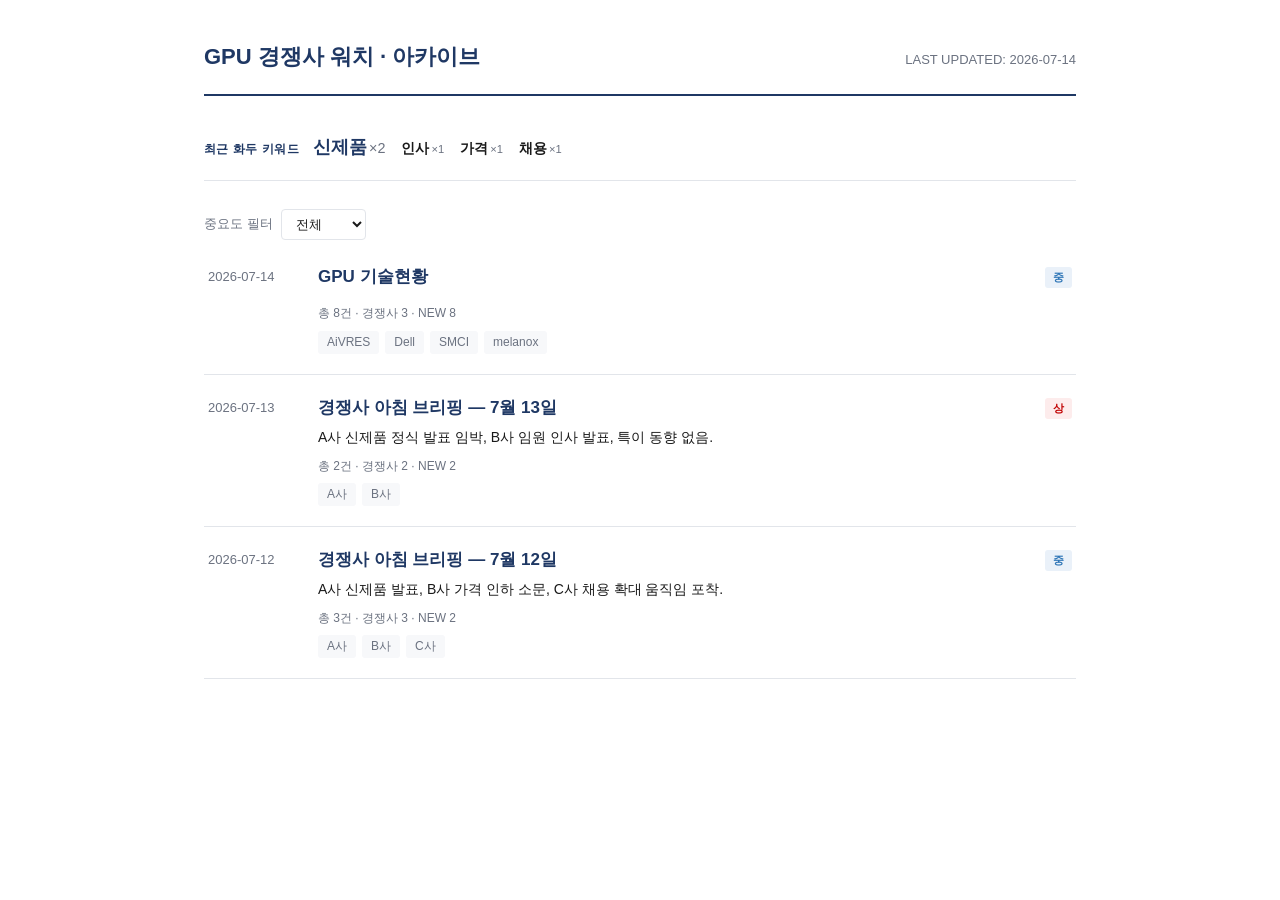
==== commit eb027565: "브리핑 배포: 2026-07-14" ====
--- a/docs/index.html
+++ b/docs/index.html
@@ -487,21 +487,13 @@
     <div class="ticker-panel">
       <span class="ticker-label">최근 화두 키워드</span>
       <div class="ticker-chips">
-    <span class="ticker-chip tk-4"><span class="tk-word">capacity</span><span class="tk-count">×12</span></span>
-  
-    <span class="ticker-chip tk-2"><span class="tk-word">capex</span><span class="tk-count">×6</span></span>
-  
-    <span class="ticker-chip tk-2"><span class="tk-word">datacenter</span><span class="tk-count">×4</span></span>
-  
-    <span class="ticker-chip tk-1"><span class="tk-word">inferencec</span><span class="tk-count">×2</span></span>
-  
-    <span class="ticker-chip tk-1"><span class="tk-word">신제품</span><span class="tk-count">×2</span></span>
-  
-    <span class="ticker-chip tk-1"><span class="tk-word">인사</span><span class="tk-count">×1</span></span>
-  
-    <span class="ticker-chip tk-1"><span class="tk-word">가격</span><span class="tk-count">×1</span></span>
-  
-    <span class="ticker-chip tk-1"><span class="tk-word">채용</span><span class="tk-count">×1</span></span>
+    <span class="ticker-chip tk-4"><span class="tk-word">신제품</span><span class="tk-count">×2</span></span>
+  
+    <span class="ticker-chip tk-2"><span class="tk-word">인사</span><span class="tk-count">×1</span></span>
+  
+    <span class="ticker-chip tk-2"><span class="tk-word">가격</span><span class="tk-count">×1</span></span>
+  
+    <span class="ticker-chip tk-2"><span class="tk-word">채용</span><span class="tk-count">×1</span></span>
   </div>
     </div>
   
@@ -519,11 +511,11 @@
     <a class="watch-row" href="briefings/2026-07-14.html" data-rank="2">
       <div class="watch-date">2026-07-14</div>
       <div class="watch-main">
-        <div class="card-title">Neocloud</div>
+        <div class="card-title">GPU 기술현황</div>
         <div class="card-summary"></div>
-        <div class="card-metrics">총 25건 · 경쟁사 2 · NEW 25</div>
+        <div class="card-metrics">총 8건 · 경쟁사 3 · NEW 8</div>
         <div class="card-tags">
-          <span class="tag">nebius</span><span class="tag">coreweave</span>
+          <span class="tag">AiVRES</span><span class="tag">Dell</span><span class="tag">SMCI</span><span class="tag">melanox</span>
         </div>
       </div>
       <div class="watch-side"><span class="badge badge-medium">중</span></div>
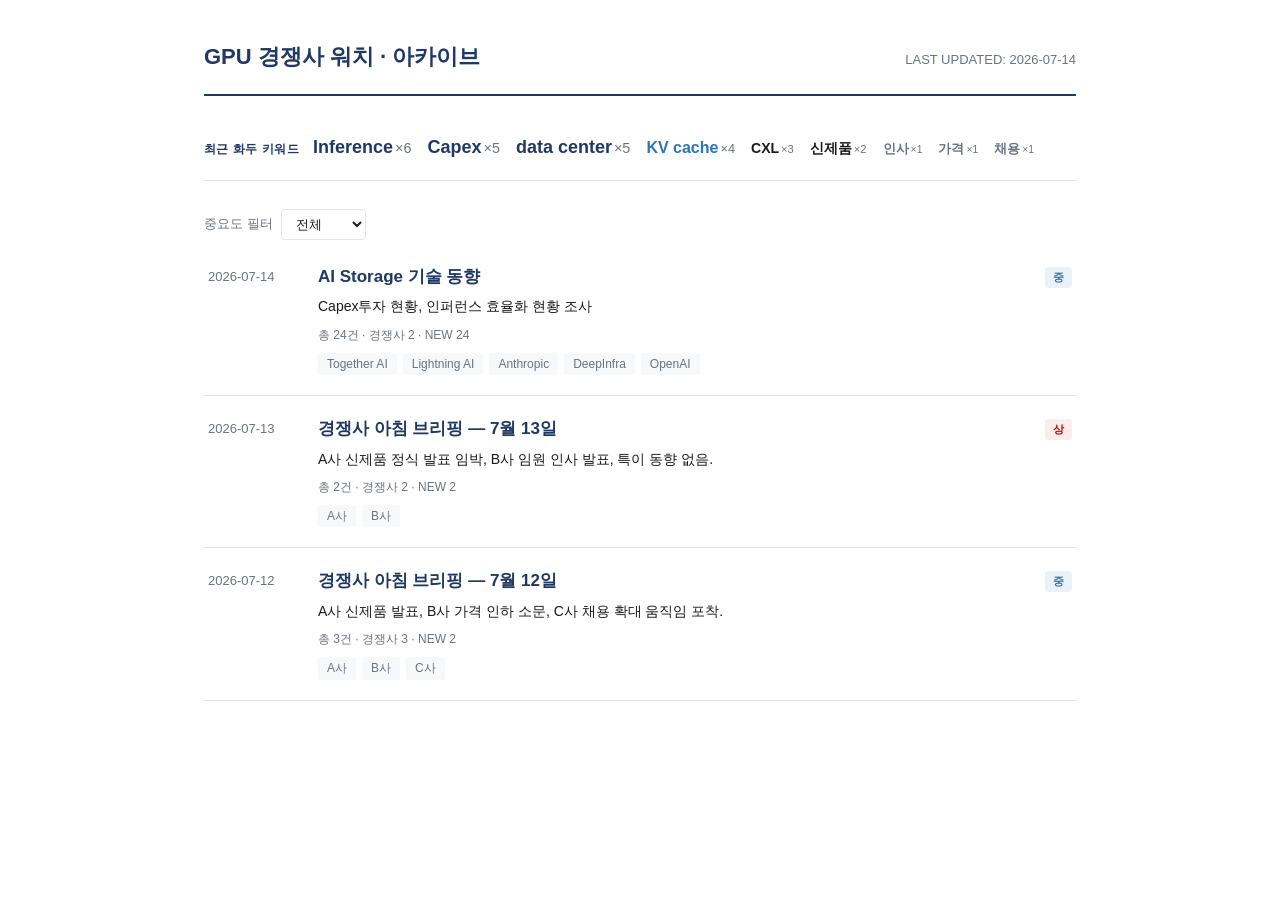
==== commit aeeb1054: "브리핑 배포: 2026-07-14" ====
--- a/docs/index.html
+++ b/docs/index.html
@@ -487,13 +487,23 @@
     <div class="ticker-panel">
       <span class="ticker-label">최근 화두 키워드</span>
       <div class="ticker-chips">
-    <span class="ticker-chip tk-4"><span class="tk-word">신제품</span><span class="tk-count">×2</span></span>
-  
-    <span class="ticker-chip tk-2"><span class="tk-word">인사</span><span class="tk-count">×1</span></span>
-  
-    <span class="ticker-chip tk-2"><span class="tk-word">가격</span><span class="tk-count">×1</span></span>
-  
-    <span class="ticker-chip tk-2"><span class="tk-word">채용</span><span class="tk-count">×1</span></span>
+    <span class="ticker-chip tk-4"><span class="tk-word">Inference</span><span class="tk-count">×6</span></span>
+  
+    <span class="ticker-chip tk-4"><span class="tk-word">Capex</span><span class="tk-count">×5</span></span>
+  
+    <span class="ticker-chip tk-4"><span class="tk-word">data center</span><span class="tk-count">×5</span></span>
+  
+    <span class="ticker-chip tk-3"><span class="tk-word">KV cache</span><span class="tk-count">×4</span></span>
+  
+    <span class="ticker-chip tk-2"><span class="tk-word">CXL</span><span class="tk-count">×3</span></span>
+  
+    <span class="ticker-chip tk-2"><span class="tk-word">신제품</span><span class="tk-count">×2</span></span>
+  
+    <span class="ticker-chip tk-1"><span class="tk-word">인사</span><span class="tk-count">×1</span></span>
+  
+    <span class="ticker-chip tk-1"><span class="tk-word">가격</span><span class="tk-count">×1</span></span>
+  
+    <span class="ticker-chip tk-1"><span class="tk-word">채용</span><span class="tk-count">×1</span></span>
   </div>
     </div>
   
@@ -511,11 +521,11 @@
     <a class="watch-row" href="briefings/2026-07-14.html" data-rank="2">
       <div class="watch-date">2026-07-14</div>
       <div class="watch-main">
-        <div class="card-title">GPU 기술현황</div>
-        <div class="card-summary"></div>
-        <div class="card-metrics">총 8건 · 경쟁사 3 · NEW 8</div>
+        <div class="card-title">AI Storage 기술 동향</div>
+        <div class="card-summary">Capex투자 현황, 인퍼런스 효율화 현황 조사</div>
+        <div class="card-metrics">총 24건 · 경쟁사 2 · NEW 24</div>
         <div class="card-tags">
-          <span class="tag">AiVRES</span><span class="tag">Dell</span><span class="tag">SMCI</span><span class="tag">melanox</span>
+          <span class="tag">Together AI</span><span class="tag">Lightning AI</span><span class="tag">Anthropic</span><span class="tag">DeepInfra</span><span class="tag">OpenAI</span>
         </div>
       </div>
       <div class="watch-side"><span class="badge badge-medium">중</span></div>
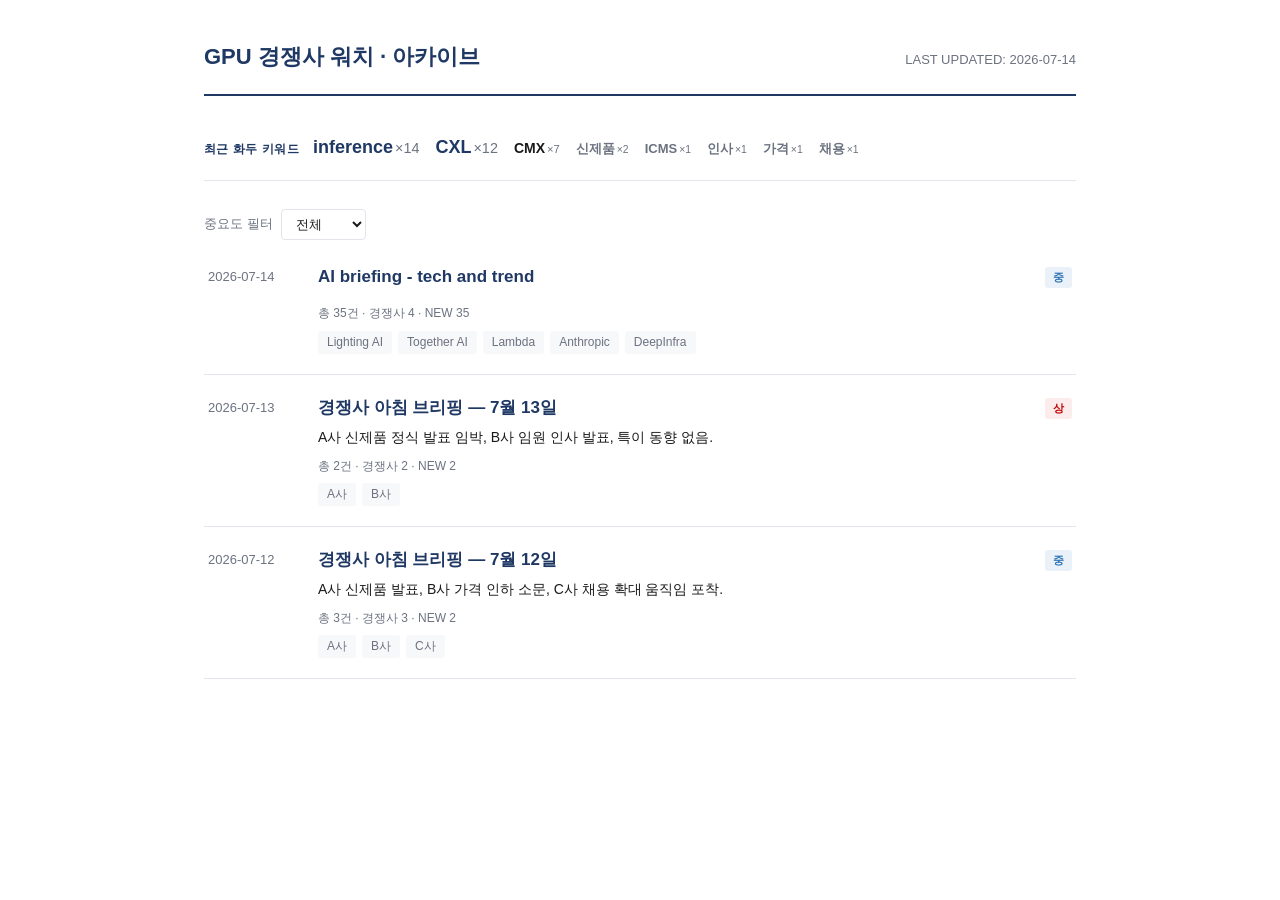
==== commit 47f343b1: "브리핑 배포: 2026-07-14" ====
--- a/docs/index.html
+++ b/docs/index.html
@@ -487,17 +487,15 @@
     <div class="ticker-panel">
       <span class="ticker-label">최근 화두 키워드</span>
       <div class="ticker-chips">
-    <span class="ticker-chip tk-4"><span class="tk-word">Inference</span><span class="tk-count">×6</span></span>
-  
-    <span class="ticker-chip tk-4"><span class="tk-word">Capex</span><span class="tk-count">×5</span></span>
-  
-    <span class="ticker-chip tk-4"><span class="tk-word">data center</span><span class="tk-count">×5</span></span>
-  
-    <span class="ticker-chip tk-3"><span class="tk-word">KV cache</span><span class="tk-count">×4</span></span>
-  
-    <span class="ticker-chip tk-2"><span class="tk-word">CXL</span><span class="tk-count">×3</span></span>
-  
-    <span class="ticker-chip tk-2"><span class="tk-word">신제품</span><span class="tk-count">×2</span></span>
+    <span class="ticker-chip tk-4"><span class="tk-word">inference</span><span class="tk-count">×14</span></span>
+  
+    <span class="ticker-chip tk-4"><span class="tk-word">CXL</span><span class="tk-count">×12</span></span>
+  
+    <span class="ticker-chip tk-2"><span class="tk-word">CMX</span><span class="tk-count">×7</span></span>
+  
+    <span class="ticker-chip tk-1"><span class="tk-word">신제품</span><span class="tk-count">×2</span></span>
+  
+    <span class="ticker-chip tk-1"><span class="tk-word">ICMS</span><span class="tk-count">×1</span></span>
   
     <span class="ticker-chip tk-1"><span class="tk-word">인사</span><span class="tk-count">×1</span></span>
   
@@ -521,11 +519,11 @@
     <a class="watch-row" href="briefings/2026-07-14.html" data-rank="2">
       <div class="watch-date">2026-07-14</div>
       <div class="watch-main">
-        <div class="card-title">AI Storage 기술 동향</div>
-        <div class="card-summary">Capex투자 현황, 인퍼런스 효율화 현황 조사</div>
-        <div class="card-metrics">총 24건 · 경쟁사 2 · NEW 24</div>
+        <div class="card-title">AI briefing - tech and trend</div>
+        <div class="card-summary"></div>
+        <div class="card-metrics">총 35건 · 경쟁사 4 · NEW 35</div>
         <div class="card-tags">
-          <span class="tag">Together AI</span><span class="tag">Lightning AI</span><span class="tag">Anthropic</span><span class="tag">DeepInfra</span><span class="tag">OpenAI</span>
+          <span class="tag">Lighting AI</span><span class="tag">Together AI</span><span class="tag">Lambda</span><span class="tag">Anthropic</span><span class="tag">DeepInfra</span>
         </div>
       </div>
       <div class="watch-side"><span class="badge badge-medium">중</span></div>
